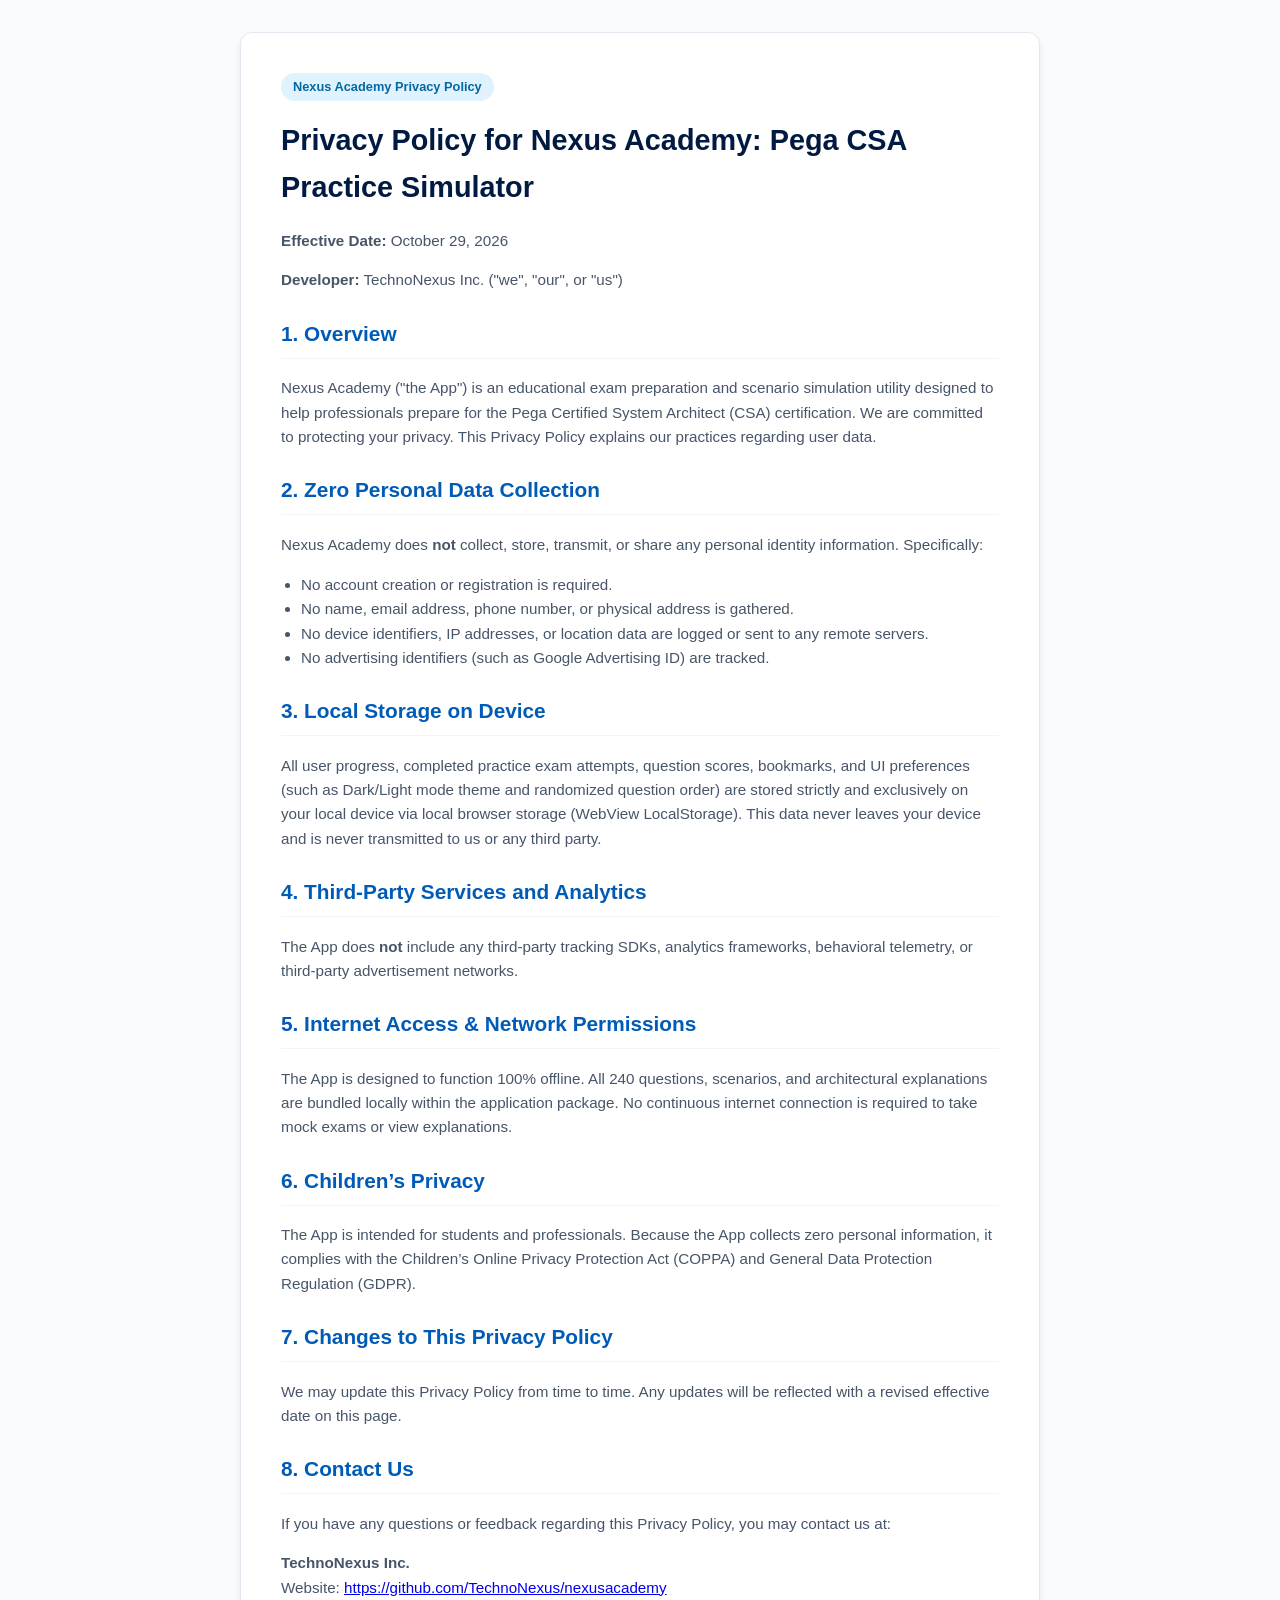
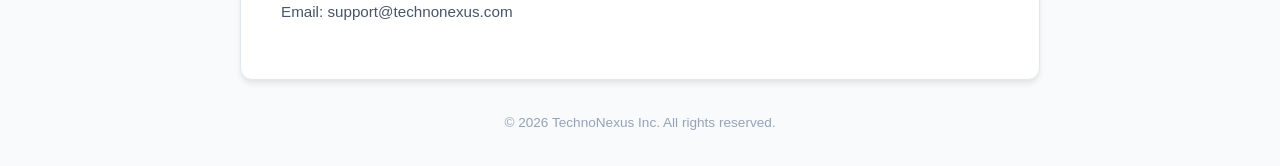
==== privacy-policy.html @ 39f8468b "docs: add Google Play privacy policy" ====
<!DOCTYPE html>
<html lang="en">
<head>
  <meta charset="UTF-8">
  <meta name="viewport" content="width=device-width, initial-scale=1.0">
  <title>Privacy Policy - Nexus Academy</title>
  <style>
    body {
      font-family: -apple-system, BlinkMacSystemFont, "Segoe UI", Roboto, Helvetica, Arial, sans-serif;
      line-height: 1.6;
      color: #1e293b;
      max-width: 800px;
      margin: 0 auto;
      padding: 2rem 1.5rem;
      background: #f8fafc;
    }
    .card {
      background: #ffffff;
      padding: 2.5rem;
      border-radius: 12px;
      box-shadow: 0 4px 6px -1px rgba(0, 0, 0, 0.1);
      border: 1px solid #e2e8f0;
    }
    h1 { color: #001a41; margin-top: 0; font-size: 1.8rem; }
    h2 { color: #005bb7; margin-top: 1.5rem; font-size: 1.3rem; border-bottom: 1px solid #f1f5f9; padding-bottom: 0.5rem; }
    p, li { color: #475569; font-size: 0.95rem; }
    ul { padding-left: 1.25rem; }
    .badge {
      display: inline-block;
      background: #e0f2fe;
      color: #0369a1;
      padding: 0.25rem 0.75rem;
      border-radius: 9999px;
      font-size: 0.8rem;
      font-weight: 600;
      margin-bottom: 1rem;
    }
    .footer {
      margin-top: 2rem;
      text-align: center;
      font-size: 0.85rem;
      color: #94a3b8;
    }
  </style>
</head>
<body>
  <div class="card">
    <span class="badge">Nexus Academy Privacy Policy</span>
    <h1>Privacy Policy for Nexus Academy: Pega CSA Practice Simulator</h1>
    <p><strong>Effective Date:</strong> October 29, 2026</p>
    <p><strong>Developer:</strong> TechnoNexus Inc. ("we", "our", or "us")</p>

    <h2>1. Overview</h2>
    <p>Nexus Academy ("the App") is an educational exam preparation and scenario simulation utility designed to help professionals prepare for the Pega Certified System Architect (CSA) certification. We are committed to protecting your privacy. This Privacy Policy explains our practices regarding user data.</p>

    <h2>2. Zero Personal Data Collection</h2>
    <p>Nexus Academy does <strong>not</strong> collect, store, transmit, or share any personal identity information. Specifically:</p>
    <ul>
      <li>No account creation or registration is required.</li>
      <li>No name, email address, phone number, or physical address is gathered.</li>
      <li>No device identifiers, IP addresses, or location data are logged or sent to any remote servers.</li>
      <li>No advertising identifiers (such as Google Advertising ID) are tracked.</li>
    </ul>

    <h2>3. Local Storage on Device</h2>
    <p>All user progress, completed practice exam attempts, question scores, bookmarks, and UI preferences (such as Dark/Light mode theme and randomized question order) are stored strictly and exclusively on your local device via local browser storage (WebView LocalStorage). This data never leaves your device and is never transmitted to us or any third party.</p>

    <h2>4. Third-Party Services and Analytics</h2>
    <p>The App does <strong>not</strong> include any third-party tracking SDKs, analytics frameworks, behavioral telemetry, or third-party advertisement networks.</p>

    <h2>5. Internet Access & Network Permissions</h2>
    <p>The App is designed to function 100% offline. All 240 questions, scenarios, and architectural explanations are bundled locally within the application package. No continuous internet connection is required to take mock exams or view explanations.</p>

    <h2>6. Children’s Privacy</h2>
    <p>The App is intended for students and professionals. Because the App collects zero personal information, it complies with the Children’s Online Privacy Protection Act (COPPA) and General Data Protection Regulation (GDPR).</p>

    <h2>7. Changes to This Privacy Policy</h2>
    <p>We may update this Privacy Policy from time to time. Any updates will be reflected with a revised effective date on this page.</p>

    <h2>8. Contact Us</h2>
    <p>If you have any questions or feedback regarding this Privacy Policy, you may contact us at:</p>
    <p><strong>TechnoNexus Inc.</strong><br>
    Website: <a href="https://github.com/TechnoNexus/nexusacademy">https://github.com/TechnoNexus/nexusacademy</a><br>
    Email: support@technonexus.com</p>
  </div>
  <div class="footer">
    &copy; 2026 TechnoNexus Inc. All rights reserved.
  </div>
</body>
</html>
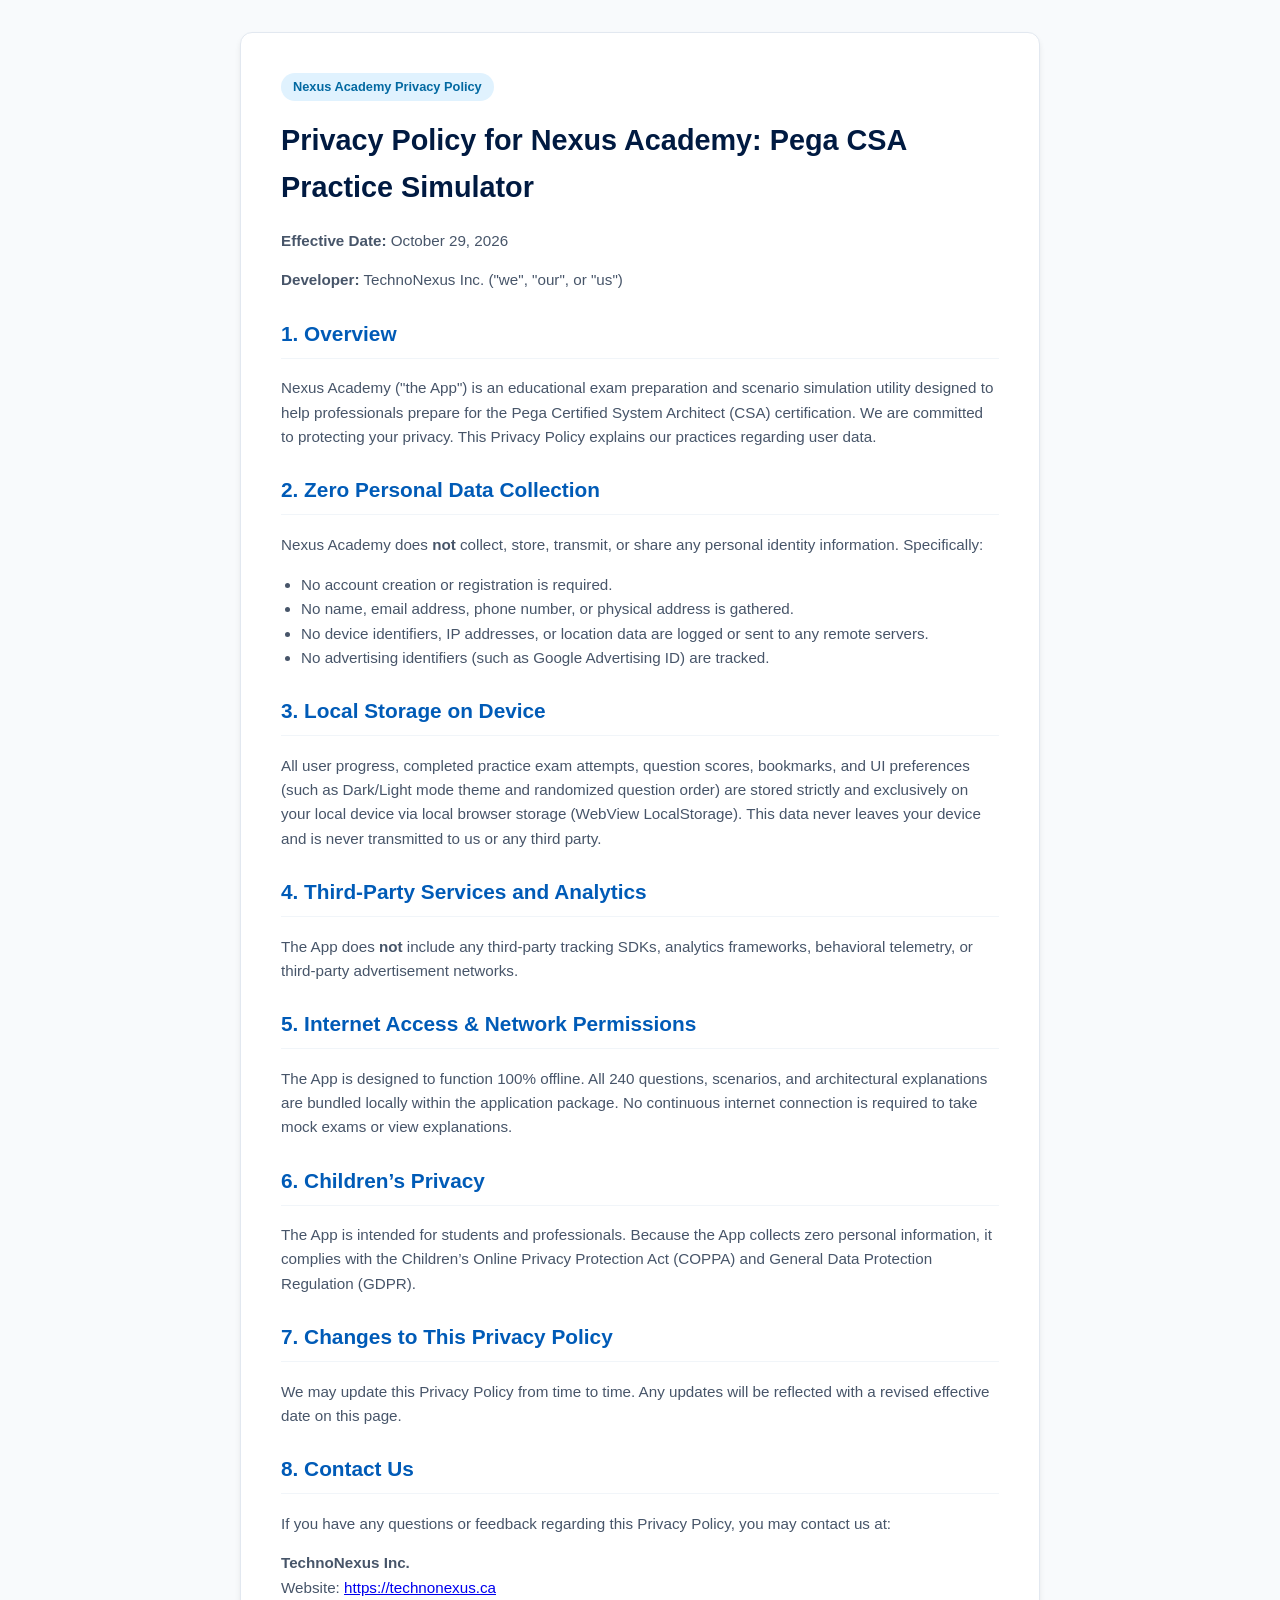
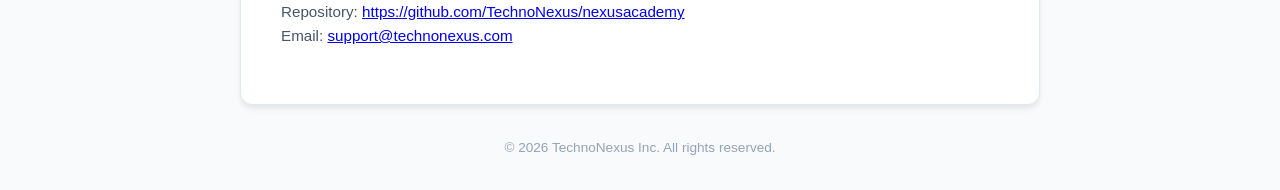
==== commit 43f9ef60: "docs: update privacy policy website to technonexus.ca" ====
--- a/privacy-policy.html
+++ b/privacy-policy.html
@@ -80,8 +80,9 @@
     <h2>8. Contact Us</h2>
     <p>If you have any questions or feedback regarding this Privacy Policy, you may contact us at:</p>
     <p><strong>TechnoNexus Inc.</strong><br>
-    Website: <a href="https://github.com/TechnoNexus/nexusacademy">https://github.com/TechnoNexus/nexusacademy</a><br>
-    Email: support@technonexus.com</p>
+    Website: <a href="https://technonexus.ca">https://technonexus.ca</a><br>
+    Repository: <a href="https://github.com/TechnoNexus/nexusacademy">https://github.com/TechnoNexus/nexusacademy</a><br>
+    Email: <a href="mailto:support@technonexus.com">support@technonexus.com</a></p>
   </div>
   <div class="footer">
     &copy; 2026 TechnoNexus Inc. All rights reserved.
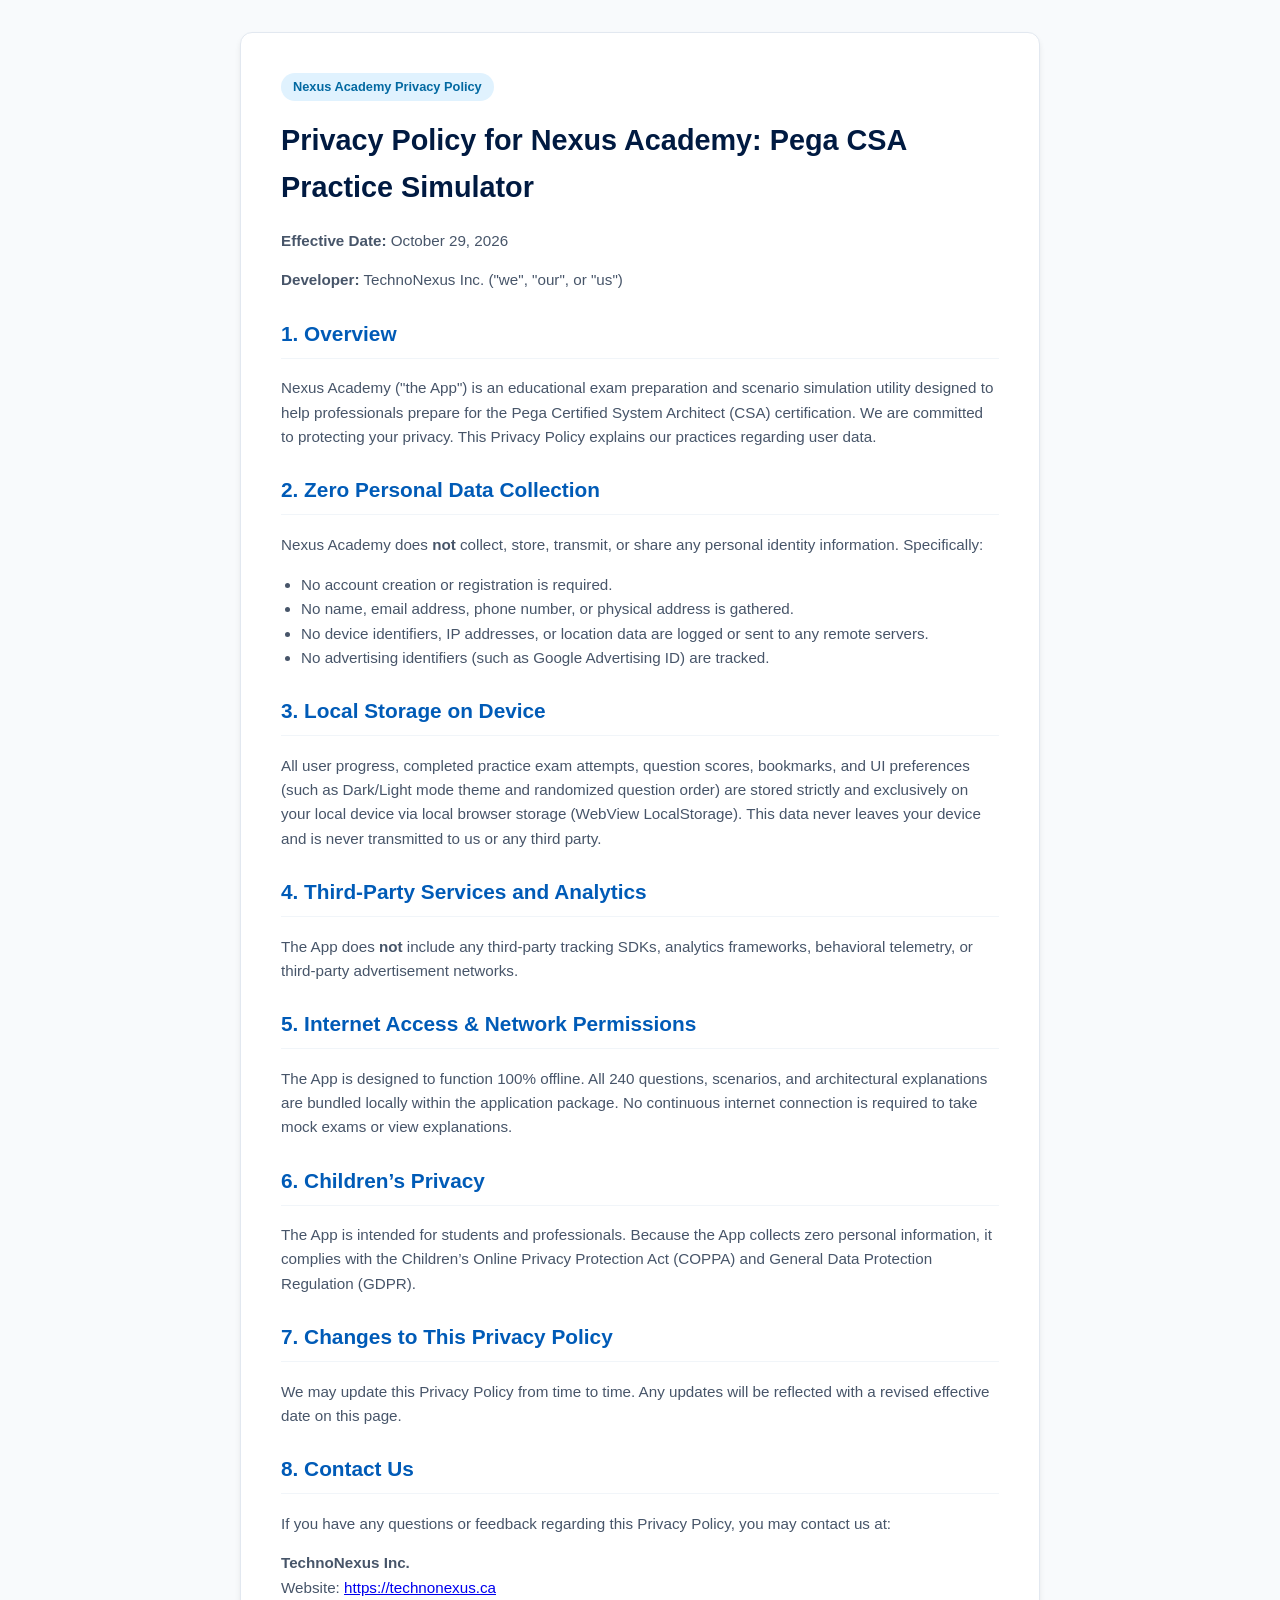
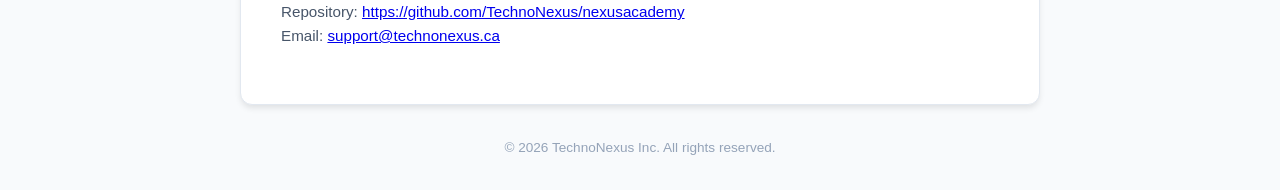
==== commit a3df5950: "docs: update support email to support@technonexus.ca" ====
--- a/privacy-policy.html
+++ b/privacy-policy.html
@@ -82,7 +82,7 @@
     <p><strong>TechnoNexus Inc.</strong><br>
     Website: <a href="https://technonexus.ca">https://technonexus.ca</a><br>
     Repository: <a href="https://github.com/TechnoNexus/nexusacademy">https://github.com/TechnoNexus/nexusacademy</a><br>
-    Email: <a href="mailto:support@technonexus.com">support@technonexus.com</a></p>
+    Email: <a href="mailto:support@technonexus.ca">support@technonexus.ca</a></p>
   </div>
   <div class="footer">
     &copy; 2026 TechnoNexus Inc. All rights reserved.
